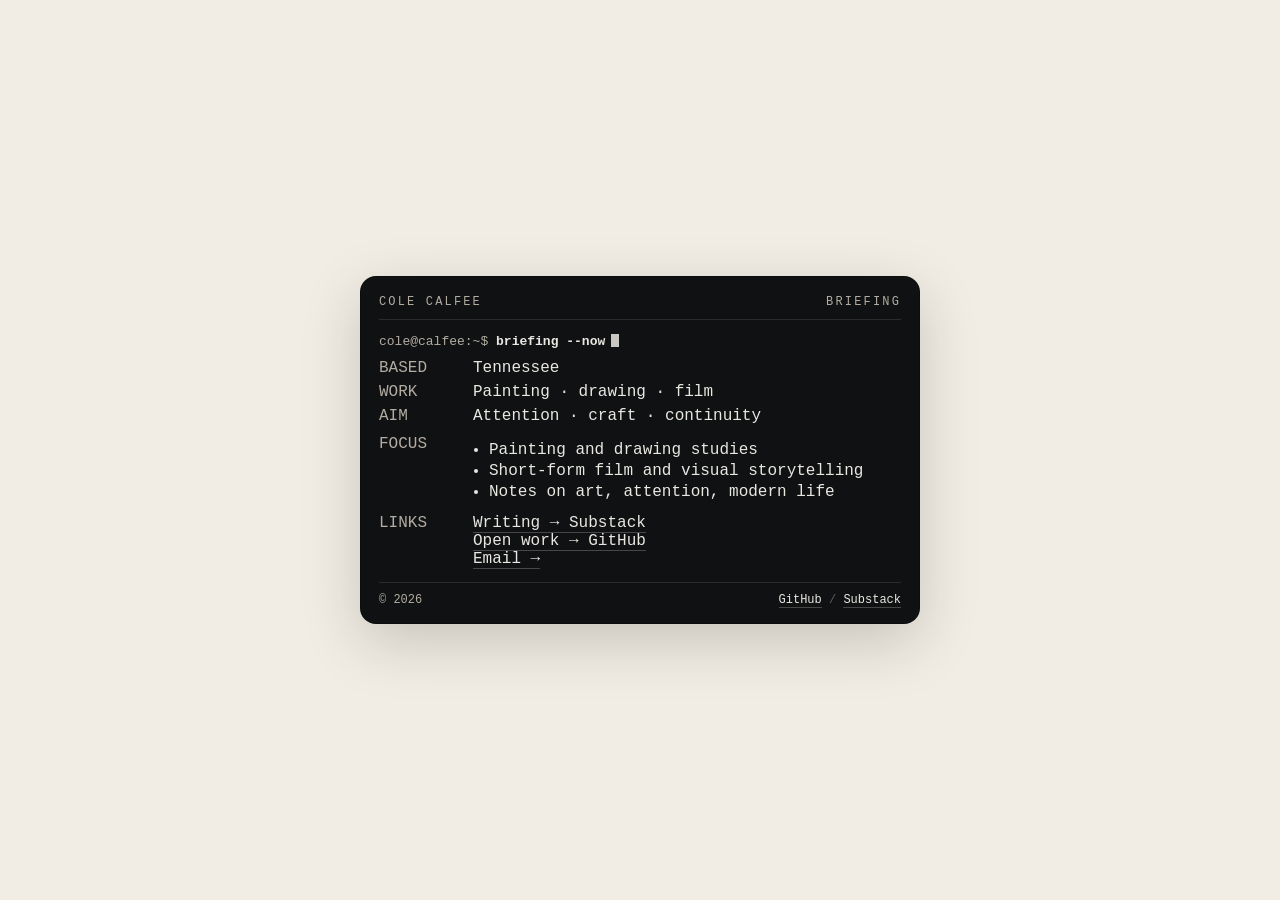
==== index.html @ d569a1cc "Update index.html" ====
<!doctype html>
<html lang="en">
<head>
  <meta charset="utf-8" />
  <meta name="viewport" content="width=device-width, initial-scale=1" />
  <title>Cole Calfee — Briefing</title>
  <style>
    :root{
      --bg:#f2ede4;
      --panel:#101112;
      --ink:#e9e7e2;
      --muted:#b2aca2;
      --line:rgba(233,231,226,.12);
      --radius:16px;
      --mono: ui-monospace, SFMono-Regular, Menlo, Monaco, Consolas, "Liberation Mono", monospace;
    }
    *{box-sizing:border-box}
    body{
      margin:0; min-height:100vh;
      display:grid; place-items:center;
      background:var(--bg);
      font-family:var(--mono);
    }
    a{color:var(--ink); text-decoration:none; border-bottom:1px solid rgba(233,231,226,.25)}
    a:hover{border-bottom-color:rgba(233,231,226,.55)}
    .card{
      width:min(560px, 92vw);
      background:var(--panel);
      color:var(--ink);
      border:1px solid rgba(0,0,0,.25);
      border-radius:var(--radius);
      box-shadow:0 18px 60px rgba(0,0,0,.18);
      padding:18px 18px 16px;
    }
    .top{
      display:flex; justify-content:space-between; align-items:center;
      padding-bottom:10px;
      border-bottom:1px solid var(--line);
      margin-bottom:12px;
    }
    .label{
      font-size:12px;
      letter-spacing:.18em;
      color:var(--muted);
      text-transform:uppercase;
    }
    .prompt{
      color:var(--muted);
      font-size:13px;
      margin:0 0 10px;
      white-space:nowrap;
      overflow:hidden;
      text-overflow:ellipsis;
    }
    .prompt b{color:var(--ink); font-weight:600}
    .blk{margin:10px 0 0}
    .line{display:flex; gap:10px; margin:6px 0; align-items:flex-start}
    .k{width:84px; color:var(--muted)}
    .v{flex:1}
    ul{margin:6px 0 0; padding-left:16px; color:var(--ink)}
    li{margin:3px 0}
    .hr{height:1px; background:var(--line); margin:14px 0 10px}
    .foot{
      display:flex; justify-content:space-between; align-items:center;
      color:var(--muted); font-size:12px;
    }
    .cursor{
      display:inline-block; width:8px; height:1em;
      background:rgba(233,231,226,.85);
      margin-left:6px; transform:translateY(2px);
      animation:blink 1s steps(1,end) infinite;
    }
    @keyframes blink{50%{opacity:0}}
  </style>
</head>
<body>
  <main class="card">
    <div class="top">
      <div class="label">Cole Calfee</div>
      <div class="label">Briefing</div>
    </div>

    <p class="prompt">cole@calfee:~$ <b>briefing --now</b><span class="cursor" aria-hidden="true"></span></p>

    <div class="blk">
      <div class="line"><div class="k">BASED</div><div class="v">Tennessee</div></div>
      <div class="line"><div class="k">WORK</div><div class="v">Painting · drawing · film</div></div>
      <div class="line"><div class="k">AIM</div><div class="v">Attention · craft · continuity</div></div>

      <div class="line" style="margin-top:10px">
        <div class="k">FOCUS</div>
        <div class="v">
          <ul>
            <li>Painting and drawing studies</li>
            <li>Short-form film and visual storytelling</li>
            <li>Notes on art, attention, modern life</li>
          </ul>
        </div>
      </div>

      <div class="line" style="margin-top:10px">
        <div class="k">LINKS</div>
        <div class="v">
          <a href="#">Writing → Substack</a><br/>
          <a href="#">Open work → GitHub</a><br/>
          <a href="mailto:colecalfee@gmail.com">Email →</a>
        </div>
      </div>
    </div>

    <div class="hr"></div>

    <div class="foot">
      <div>© 2026</div>
      <div><a href="#">GitHub</a> <span style="opacity:.5">/</span> <a href="#">Substack</a></div>
    </div>
  </main>
</body>
</html>
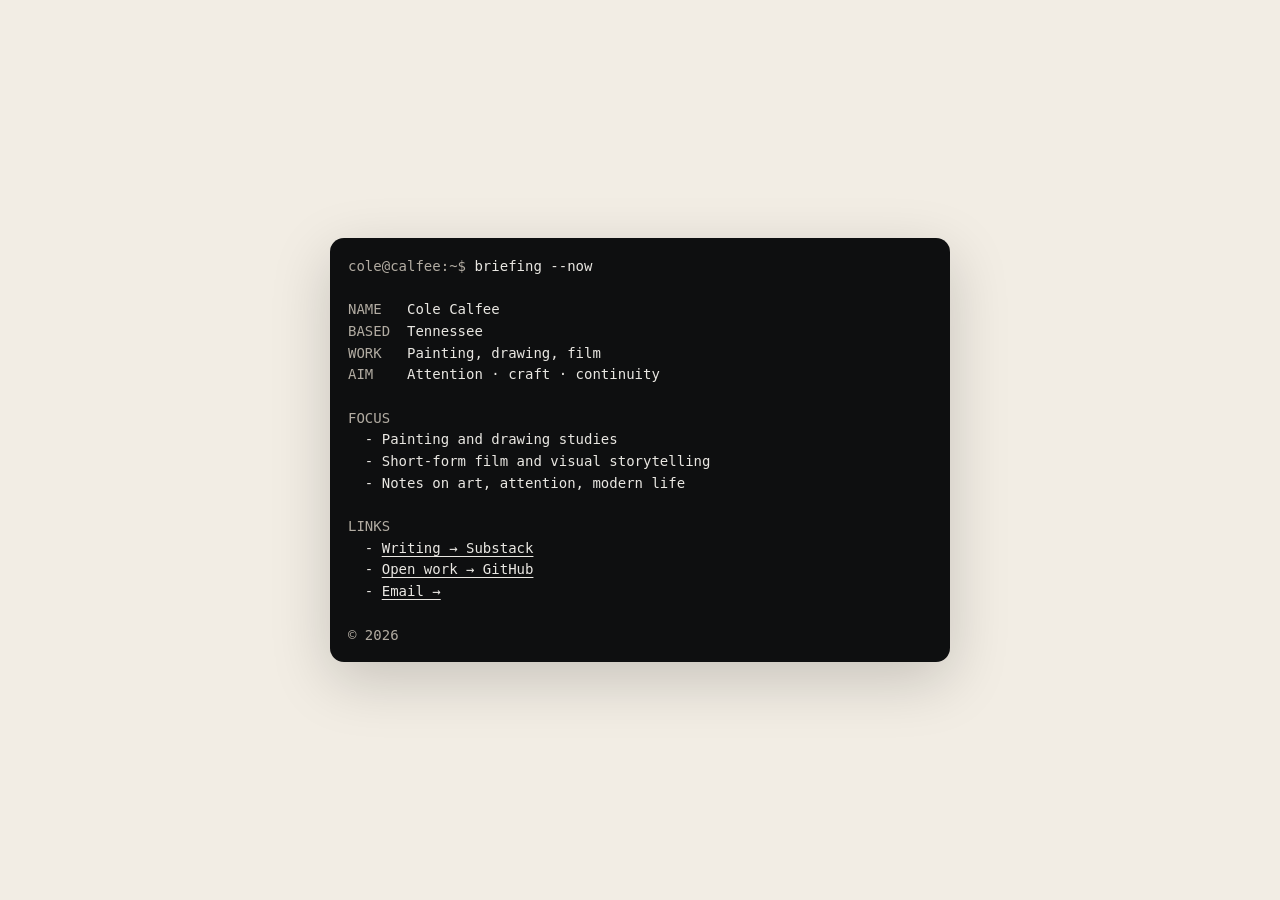
==== commit 70ceaf97: "Update index.html" ====
--- a/index.html
+++ b/index.html
@@ -7,11 +7,10 @@
   <style>
     :root{
       --bg:#f2ede4;
-      --panel:#101112;
+      --term:#0e0f10;
       --ink:#e9e7e2;
       --muted:#b2aca2;
-      --line:rgba(233,231,226,.12);
-      --radius:16px;
+      --radius:14px;
       --mono: ui-monospace, SFMono-Regular, Menlo, Monaco, Consolas, "Liberation Mono", monospace;
     }
     *{box-sizing:border-box}
@@ -21,99 +20,45 @@
       background:var(--bg);
       font-family:var(--mono);
     }
-    a{color:var(--ink); text-decoration:none; border-bottom:1px solid rgba(233,231,226,.25)}
-    a:hover{border-bottom-color:rgba(233,231,226,.55)}
-    .card{
-      width:min(560px, 92vw);
-      background:var(--panel);
+    .term{
+      width:min(620px, 92vw);
+      background:var(--term);
       color:var(--ink);
-      border:1px solid rgba(0,0,0,.25);
       border-radius:var(--radius);
       box-shadow:0 18px 60px rgba(0,0,0,.18);
       padding:18px 18px 16px;
     }
-    .top{
-      display:flex; justify-content:space-between; align-items:center;
-      padding-bottom:10px;
-      border-bottom:1px solid var(--line);
-      margin-bottom:12px;
+    pre{
+      margin:0;
+      white-space:pre-wrap;
+      line-height:1.55;
+      font-size:14px;
     }
-    .label{
-      font-size:12px;
-      letter-spacing:.18em;
-      color:var(--muted);
-      text-transform:uppercase;
-    }
-    .prompt{
-      color:var(--muted);
-      font-size:13px;
-      margin:0 0 10px;
-      white-space:nowrap;
-      overflow:hidden;
-      text-overflow:ellipsis;
-    }
-    .prompt b{color:var(--ink); font-weight:600}
-    .blk{margin:10px 0 0}
-    .line{display:flex; gap:10px; margin:6px 0; align-items:flex-start}
-    .k{width:84px; color:var(--muted)}
-    .v{flex:1}
-    ul{margin:6px 0 0; padding-left:16px; color:var(--ink)}
-    li{margin:3px 0}
-    .hr{height:1px; background:var(--line); margin:14px 0 10px}
-    .foot{
-      display:flex; justify-content:space-between; align-items:center;
-      color:var(--muted); font-size:12px;
-    }
-    .cursor{
-      display:inline-block; width:8px; height:1em;
-      background:rgba(233,231,226,.85);
-      margin-left:6px; transform:translateY(2px);
-      animation:blink 1s steps(1,end) infinite;
-    }
-    @keyframes blink{50%{opacity:0}}
+    .muted{color:var(--muted)}
+    a{color:var(--ink); text-decoration:underline; text-underline-offset:3px}
   </style>
 </head>
 <body>
-  <main class="card">
-    <div class="top">
-      <div class="label">Cole Calfee</div>
-      <div class="label">Briefing</div>
-    </div>
+  <main class="term">
+<pre><span class="muted">cole@calfee:~$</span> briefing --now
 
-    <p class="prompt">cole@calfee:~$ <b>briefing --now</b><span class="cursor" aria-hidden="true"></span></p>
+<span class="muted">NAME</span>   Cole Calfee
+<span class="muted">BASED</span>  Tennessee
+<span class="muted">WORK</span>   Painting, drawing, film
+<span class="muted">AIM</span>    Attention · craft · continuity
 
-    <div class="blk">
-      <div class="line"><div class="k">BASED</div><div class="v">Tennessee</div></div>
-      <div class="line"><div class="k">WORK</div><div class="v">Painting · drawing · film</div></div>
-      <div class="line"><div class="k">AIM</div><div class="v">Attention · craft · continuity</div></div>
+<span class="muted">FOCUS</span>
+  - Painting and drawing studies
+  - Short-form film and visual storytelling
+  - Notes on art, attention, modern life
 
-      <div class="line" style="margin-top:10px">
-        <div class="k">FOCUS</div>
-        <div class="v">
-          <ul>
-            <li>Painting and drawing studies</li>
-            <li>Short-form film and visual storytelling</li>
-            <li>Notes on art, attention, modern life</li>
-          </ul>
-        </div>
-      </div>
+<span class="muted">LINKS</span>
+  - <a href="#">Writing → Substack</a>
+  - <a href="#">Open work → GitHub</a>
+  - <a href="mailto:colecalfee@gmail.com">Email →</a>
 
-      <div class="line" style="margin-top:10px">
-        <div class="k">LINKS</div>
-        <div class="v">
-          <a href="#">Writing → Substack</a><br/>
-          <a href="#">Open work → GitHub</a><br/>
-          <a href="mailto:colecalfee@gmail.com">Email →</a>
-        </div>
-      </div>
-    </div>
-
-    <div class="hr"></div>
-
-    <div class="foot">
-      <div>© 2026</div>
-      <div><a href="#">GitHub</a> <span style="opacity:.5">/</span> <a href="#">Substack</a></div>
-    </div>
+<span class="muted">© 2026</span>
+</pre>
   </main>
 </body>
 </html>
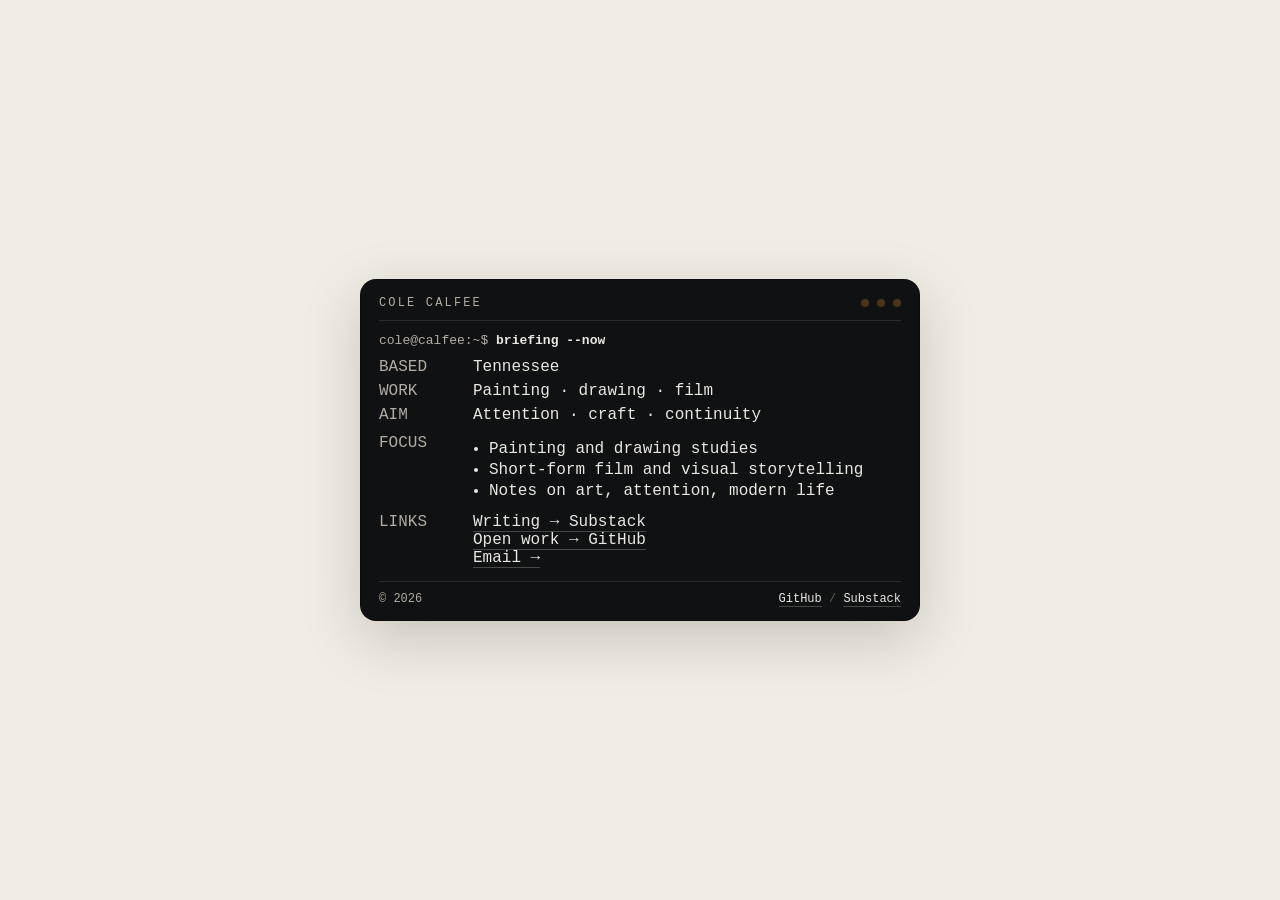
==== commit e11e6fab: "Update index.html" ====
--- a/index.html
+++ b/index.html
@@ -7,58 +7,175 @@
   <style>
     :root{
       --bg:#f2ede4;
-      --term:#0e0f10;
+      --panel:#101112;
       --ink:#e9e7e2;
       --muted:#b2aca2;
-      --radius:14px;
+      --line:rgba(233,231,226,.12);
+      --amber:#ff9f2e;
+      --radius:16px;
       --mono: ui-monospace, SFMono-Regular, Menlo, Monaco, Consolas, "Liberation Mono", monospace;
     }
     *{box-sizing:border-box}
     body{
-      margin:0; min-height:100vh;
-      display:grid; place-items:center;
+      margin:0;
+      min-height:100vh;
+      display:grid;
+      place-items:center;
       background:var(--bg);
       font-family:var(--mono);
     }
-    .term{
-      width:min(620px, 92vw);
-      background:var(--term);
+    a{
       color:var(--ink);
+      text-decoration:none;
+      border-bottom:1px solid rgba(233,231,226,.25);
+    }
+    a:hover{border-bottom-color:rgba(233,231,226,.55)}
+
+    .card{
+      width:min(560px, 92vw);
+      background:var(--panel);
+      color:var(--ink);
+      border:1px solid rgba(0,0,0,.25);
       border-radius:var(--radius);
       box-shadow:0 18px 60px rgba(0,0,0,.18);
-      padding:18px 18px 16px;
+      padding:16px 18px 14px;
     }
-    pre{
-      margin:0;
-      white-space:pre-wrap;
-      line-height:1.55;
-      font-size:14px;
+
+    .top{
+      display:flex;
+      justify-content:space-between;
+      align-items:center;
+      padding-bottom:10px;
+      border-bottom:1px solid var(--line);
+      margin-bottom:12px;
     }
-    .muted{color:var(--muted)}
-    a{color:var(--ink); text-decoration:underline; text-underline-offset:3px}
+
+    .label{
+      font-size:12px;
+      letter-spacing:.18em;
+      color:var(--muted);
+      text-transform:uppercase;
+    }
+
+    .status{
+      display:flex;
+      gap:8px;
+      align-items:center;
+    }
+    .light{
+      width:8px;
+      height:8px;
+      border-radius:50%;
+      background:var(--amber);
+      opacity:.25;
+      animation:pulse 4s ease-in-out infinite;
+    }
+    .light:nth-child(2){animation-delay:1.2s}
+    .light:nth-child(3){animation-delay:2.4s}
+
+    @keyframes pulse{
+      0%, 100%{opacity:.25}
+      50%{opacity:.9}
+    }
+
+    .prompt{
+      color:var(--muted);
+      font-size:13px;
+      margin:0 0 10px;
+      white-space:nowrap;
+      overflow:hidden;
+      text-overflow:ellipsis;
+    }
+    .prompt b{
+      color:var(--ink);
+      font-weight:600;
+    }
+
+    .blk{margin-top:6px}
+
+    .line{
+      display:flex;
+      gap:10px;
+      margin:6px 0;
+      align-items:flex-start;
+    }
+    .k{
+      width:84px;
+      color:var(--muted);
+    }
+    .v{flex:1}
+
+    ul{
+      margin:6px 0 0;
+      padding-left:16px;
+    }
+    li{margin:3px 0}
+
+    .hr{
+      height:1px;
+      background:var(--line);
+      margin:14px 0 10px;
+    }
+
+    .foot{
+      display:flex;
+      justify-content:space-between;
+      align-items:center;
+      color:var(--muted);
+      font-size:12px;
+    }
   </style>
 </head>
+
 <body>
-  <main class="term">
-<pre><span class="muted">cole@calfee:~$</span> briefing --now
+  <main class="card">
+    <div class="top">
+      <div class="label">Cole Calfee</div>
+      <div class="status" aria-hidden="true">
+        <span class="light"></span>
+        <span class="light"></span>
+        <span class="light"></span>
+      </div>
+    </div>
 
-<span class="muted">NAME</span>   Cole Calfee
-<span class="muted">BASED</span>  Tennessee
-<span class="muted">WORK</span>   Painting, drawing, film
-<span class="muted">AIM</span>    Attention · craft · continuity
+    <p class="prompt">cole@calfee:~$ <b>briefing --now</b></p>
 
-<span class="muted">FOCUS</span>
-  - Painting and drawing studies
-  - Short-form film and visual storytelling
-  - Notes on art, attention, modern life
+    <div class="blk">
+      <div class="line"><div class="k">BASED</div><div class="v">Tennessee</div></div>
+      <div class="line"><div class="k">WORK</div><div class="v">Painting · drawing · film</div></div>
+      <div class="line"><div class="k">AIM</div><div class="v">Attention · craft · continuity</div></div>
 
-<span class="muted">LINKS</span>
-  - <a href="#">Writing → Substack</a>
-  - <a href="#">Open work → GitHub</a>
-  - <a href="mailto:colecalfee@gmail.com">Email →</a>
+      <div class="line" style="margin-top:10px">
+        <div class="k">FOCUS</div>
+        <div class="v">
+          <ul>
+            <li>Painting and drawing studies</li>
+            <li>Short-form film and visual storytelling</li>
+            <li>Notes on art, attention, modern life</li>
+          </ul>
+        </div>
+      </div>
 
-<span class="muted">© 2026</span>
-</pre>
+      <div class="line" style="margin-top:10px">
+        <div class="k">LINKS</div>
+        <div class="v">
+          <a href="#">Writing → Substack</a><br/>
+          <a href="#">Open work → GitHub</a><br/>
+          <a href="mailto:colecalfee@gmail.com">Email →</a>
+        </div>
+      </div>
+    </div>
+
+    <div class="hr"></div>
+
+    <div class="foot">
+      <div>© 2026</div>
+      <div>
+        <a href="#">GitHub</a>
+        <span style="opacity:.5"> / </span>
+        <a href="#">Substack</a>
+      </div>
+    </div>
   </main>
 </body>
-</html>
+</html>
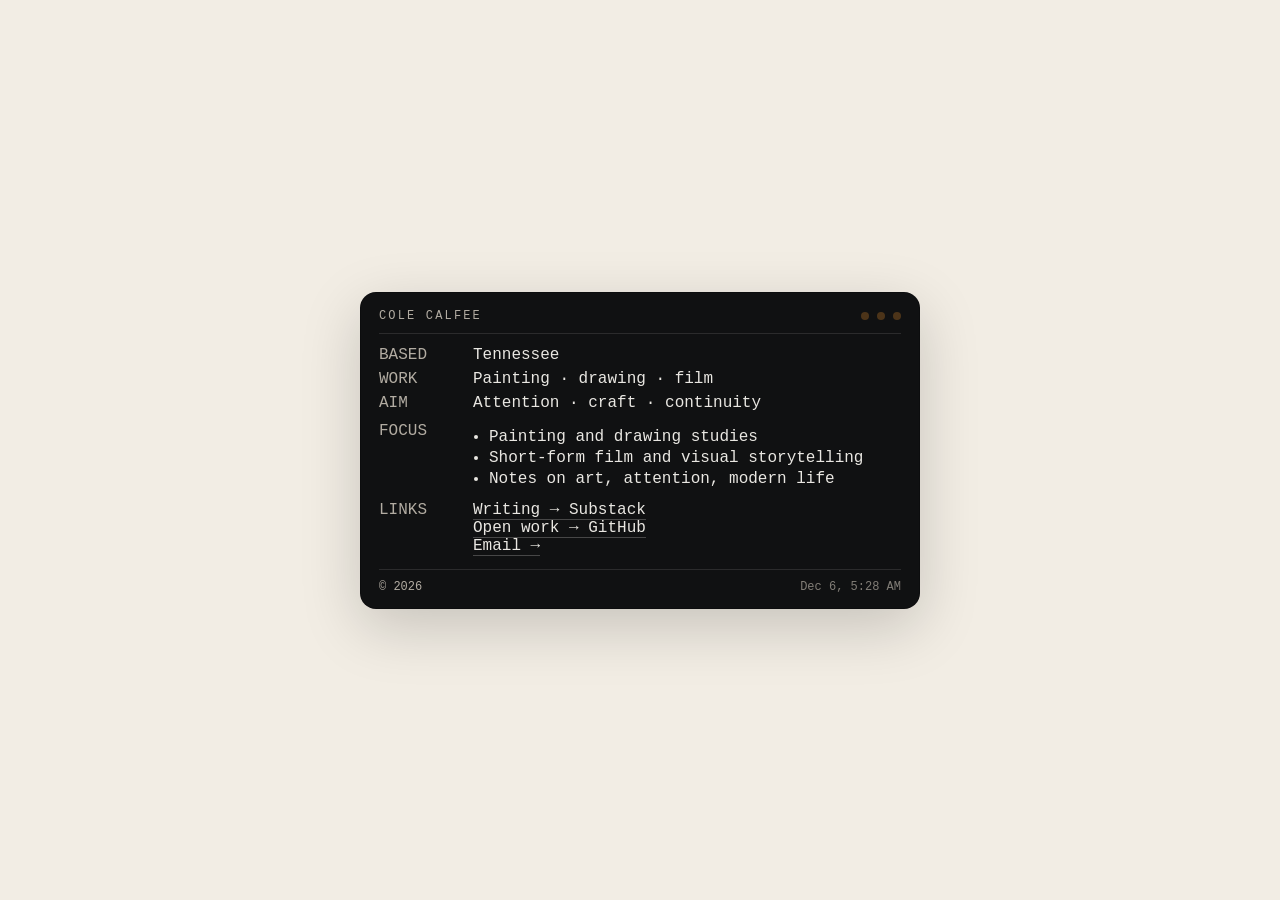
==== commit 9dabaabd: "Update index.html" ====
--- a/index.html
+++ b/index.html
@@ -78,19 +78,6 @@
       50%{opacity:.9}
     }
 
-    .prompt{
-      color:var(--muted);
-      font-size:13px;
-      margin:0 0 10px;
-      white-space:nowrap;
-      overflow:hidden;
-      text-overflow:ellipsis;
-    }
-    .prompt b{
-      color:var(--ink);
-      font-weight:600;
-    }
-
     .blk{margin-top:6px}
 
     .line{
@@ -124,6 +111,10 @@
       color:var(--muted);
       font-size:12px;
     }
+
+    .timestamp{
+      opacity:.7;
+    }
   </style>
 </head>
 
@@ -137,8 +128,6 @@
         <span class="light"></span>
       </div>
     </div>
-
-    <p class="prompt">cole@calfee:~$ <b>briefing --now</b></p>
 
     <div class="blk">
       <div class="line"><div class="k">BASED</div><div class="v">Tennessee</div></div>
@@ -170,12 +159,20 @@
 
     <div class="foot">
       <div>© 2026</div>
-      <div>
-        <a href="#">GitHub</a>
-        <span style="opacity:.5"> / </span>
-        <a href="#">Substack</a>
-      </div>
+      <div class="timestamp" id="timestamp"></div>
     </div>
   </main>
+
+  <script>
+    const el = document.getElementById('timestamp');
+    const now = new Date();
+    el.textContent = now.toLocaleString(undefined, {
+      hour: 'numeric',
+      minute: '2-digit',
+      hour12: true,
+      month: 'short',
+      day: 'numeric'
+    });
+  </script>
 </body>
 </html>
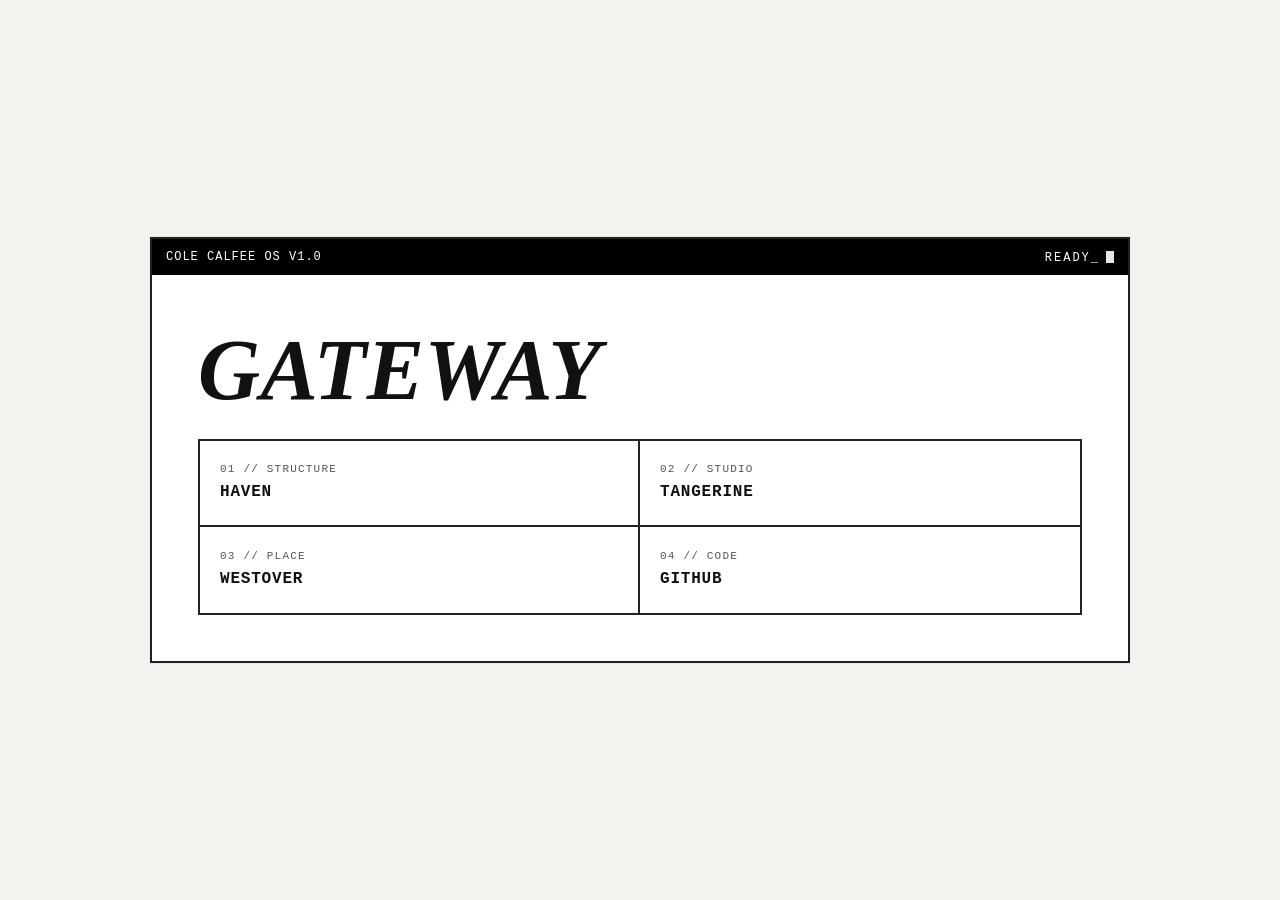
==== commit fa8bd727: "Update index.html" ====
--- a/index.html
+++ b/index.html
@@ -3,176 +3,224 @@
 <head>
   <meta charset="utf-8" />
   <meta name="viewport" content="width=device-width, initial-scale=1" />
-  <title>Cole Calfee — Briefing</title>
+  <title>COLE CALFEE — GATEWAY</title>
   <style>
     :root{
-      --bg:#f2ede4;
-      --panel:#101112;
-      --ink:#e9e7e2;
-      --muted:#b2aca2;
-      --line:rgba(233,231,226,.12);
-      --amber:#ff9f2e;
-      --radius:16px;
-      --mono: ui-monospace, SFMono-Regular, Menlo, Monaco, Consolas, "Liberation Mono", monospace;
-    }
-    *{box-sizing:border-box}
+      --bg:#f4f2ee;
+      --ink:#111;
+      --muted:#555;
+      --line:#222;
+      --bar:#000;
+      --paper:#fff;
+    }
+
+    *{ box-sizing:border-box; }
+    html,body{ height:100%; }
     body{
       margin:0;
-      min-height:100vh;
+      background:var(--bg);
+      color:var(--ink);
+      font-family: ui-monospace, SFMono-Regular, Menlo, Monaco, Consolas, "Liberation Mono", "Courier New", monospace;
+      letter-spacing: .2px;
+    }
+
+    .wrap{
+      min-height:100%;
       display:grid;
       place-items:center;
-      background:var(--bg);
-      font-family:var(--mono);
-    }
-    a{
-      color:var(--ink);
+      padding: clamp(18px, 4vw, 44px);
+    }
+
+    .panel{
+      width: min(980px, 100%);
+      background: var(--paper);
+      border: 2px solid var(--line);
+      box-shadow: 0 0 0 1px rgba(0,0,0,.04);
+    }
+
+    .topbar{
+      height: 36px;
+      background: var(--bar);
+      color:#fff;
+      display:flex;
+      align-items:center;
+      justify-content:space-between;
+      padding: 0 14px;
+      font-size: 12px;
+      text-transform: uppercase;
+      letter-spacing: 1px;
+    }
+
+    .topbar .right{
+      letter-spacing: 2px;
+    }
+
+    .content{
+      padding: clamp(22px, 4vw, 46px);
+    }
+
+    .gateway{
+      margin: 6px 0 26px 0;
+      font-family: Georgia, "Times New Roman", Times, serif;
+      font-style: italic;
+      font-weight: 600;
+      font-size: clamp(44px, 7vw, 86px);
+      letter-spacing: .5px;
+      line-height: 1;
+    }
+
+    .gridbox{
+      border: 2px solid var(--line);
+      display:grid;
+      grid-template-columns: 1fr 1fr;
+    }
+
+    .cell{
+      padding: 18px 20px;
+      min-height: 86px;
+      display:flex;
+      flex-direction:column;
+      justify-content:center;
+      gap: 8px;
+      position:relative;
+    }
+
+    .cell:nth-child(1),
+    .cell:nth-child(2){ border-bottom: 2px solid var(--line); }
+    .cell:nth-child(1),
+    .cell:nth-child(3){ border-right: 2px solid var(--line); }
+
+    .meta{
+      font-size: 11px;
+      color: var(--muted);
+      text-transform: uppercase;
+      letter-spacing: 1.2px;
+    }
+
+    .link{
+      display:inline-flex;
+      align-items:baseline;
+      gap: 10px;
       text-decoration:none;
-      border-bottom:1px solid rgba(233,231,226,.25);
-    }
-    a:hover{border-bottom-color:rgba(233,231,226,.55)}
-
-    .card{
-      width:min(560px, 92vw);
-      background:var(--panel);
-      color:var(--ink);
-      border:1px solid rgba(0,0,0,.25);
-      border-radius:var(--radius);
-      box-shadow:0 18px 60px rgba(0,0,0,.18);
-      padding:16px 18px 14px;
-    }
-
-    .top{
-      display:flex;
-      justify-content:space-between;
-      align-items:center;
-      padding-bottom:10px;
-      border-bottom:1px solid var(--line);
-      margin-bottom:12px;
-    }
-
-    .label{
-      font-size:12px;
-      letter-spacing:.18em;
-      color:var(--muted);
-      text-transform:uppercase;
-    }
-
-    .status{
-      display:flex;
-      gap:8px;
-      align-items:center;
-    }
-    .light{
-      width:8px;
-      height:8px;
-      border-radius:50%;
-      background:var(--amber);
-      opacity:.25;
-      animation:pulse 4s ease-in-out infinite;
-    }
-    .light:nth-child(2){animation-delay:1.2s}
-    .light:nth-child(3){animation-delay:2.4s}
-
-    @keyframes pulse{
-      0%, 100%{opacity:.25}
-      50%{opacity:.9}
-    }
-
-    .blk{margin-top:6px}
-
-    .line{
-      display:flex;
-      gap:10px;
-      margin:6px 0;
-      align-items:flex-start;
-    }
-    .k{
-      width:84px;
-      color:var(--muted);
-    }
-    .v{flex:1}
-
-    ul{
-      margin:6px 0 0;
-      padding-left:16px;
-    }
-    li{margin:3px 0}
-
-    .hr{
-      height:1px;
-      background:var(--line);
-      margin:14px 0 10px;
-    }
-
-    .foot{
-      display:flex;
-      justify-content:space-between;
-      align-items:center;
-      color:var(--muted);
-      font-size:12px;
-    }
-
-    .timestamp{
-      opacity:.7;
-    }
+      color: var(--ink);
+      font-weight: 700;
+      letter-spacing: .8px;
+      text-transform: uppercase;
+      font-size: 16px;
+      width: fit-content;
+      border-bottom: 1px solid transparent;
+      padding-bottom: 2px;
+    }
+
+    .link:focus-visible{
+      outline: 2px solid #000;
+      outline-offset: 4px;
+    }
+
+    /* Hover/active: invert the tile slightly, underline the label */
+    .cell:hover{
+      background:#f1efe9;
+    }
+    .cell:hover .link{
+      border-bottom-color: var(--ink);
+    }
+
+    /* Make entire cell clickable */
+    .cell > a.hit{
+      position:absolute;
+      inset:0;
+      border:0;
+      text-decoration:none;
+      color:inherit;
+    }
+    .cell > a.hit:focus-visible{
+      outline: 2px solid #000;
+      outline-offset: -2px;
+    }
+
+    /* Responsive: stack into one column on small screens */
+    @media (max-width: 640px){
+      .gridbox{
+        grid-template-columns: 1fr;
+      }
+      .cell:nth-child(1),
+      .cell:nth-child(2),
+      .cell:nth-child(3){
+        border-right: none;
+      }
+      .cell:nth-child(1),
+      .cell:nth-child(2),
+      .cell:nth-child(3){
+        border-bottom: 2px solid var(--line);
+      }
+      .cell:nth-child(4){
+        border-bottom: none;
+      }
+    }
+
+    /* Optional subtle “terminal” cursor vibe on READY_ */
+    .cursor{
+      display:inline-block;
+      width: 8px;
+      height: 12px;
+      background:#fff;
+      margin-left:6px;
+      transform: translateY(2px);
+      animation: blink 1s steps(1,end) infinite;
+      opacity:.9;
+    }
+    @keyframes blink{ 50%{ opacity:0; } }
   </style>
 </head>
 
 <body>
-  <main class="card">
-    <div class="top">
-      <div class="label">Cole Calfee</div>
-      <div class="status" aria-hidden="true">
-        <span class="light"></span>
-        <span class="light"></span>
-        <span class="light"></span>
+  <main class="wrap">
+    <section class="panel" aria-label="Cole Calfee Gateway">
+      <div class="topbar">
+        <div>COLE CALFEE OS v1.0</div>
+        <div class="right">READY_<span class="cursor" aria-hidden="true"></span></div>
       </div>
-    </div>
-
-    <div class="blk">
-      <div class="line"><div class="k">BASED</div><div class="v">Tennessee</div></div>
-      <div class="line"><div class="k">WORK</div><div class="v">Painting · drawing · film</div></div>
-      <div class="line"><div class="k">AIM</div><div class="v">Attention · craft · continuity</div></div>
-
-      <div class="line" style="margin-top:10px">
-        <div class="k">FOCUS</div>
-        <div class="v">
-          <ul>
-            <li>Painting and drawing studies</li>
-            <li>Short-form film and visual storytelling</li>
-            <li>Notes on art, attention, modern life</li>
-          </ul>
+
+      <div class="content">
+        <h1 class="gateway">GATEWAY</h1>
+
+        <div class="gridbox" role="navigation" aria-label="Primary links">
+          <!-- 01 -->
+          <div class="cell">
+            <a class="hit" href="/haven" aria-label="Go to Haven"></a>
+            <div class="meta">01 // STRUCTURE</div>
+            <a class="link" href="/haven">HAVEN</a>
+          </div>
+
+          <!-- 02 -->
+          <div class="cell">
+            <a class="hit" href="/tangerine" aria-label="Go to Tangerine"></a>
+            <div class="meta">02 // STUDIO</div>
+            <a class="link" href="/tangerine">TANGERINE</a>
+          </div>
+
+          <!-- 03 -->
+          <div class="cell">
+            <a class="hit" href="/westover" aria-label="Go to Westover"></a>
+            <div class="meta">03 // PLACE</div>
+            <a class="link" href="/westover">WESTOVER</a>
+          </div>
+
+          <!-- 04 -->
+          <div class="cell">
+            <a class="hit" href="https://github.com/" target="_blank" rel="noreferrer" aria-label="Go to GitHub"></a>
+            <div class="meta">04 // CODE</div>
+            <a class="link" href="https://github.com/" target="_blank" rel="noreferrer">GITHUB</a>
+          </div>
         </div>
       </div>
-
-      <div class="line" style="margin-top:10px">
-        <div class="k">LINKS</div>
-        <div class="v">
-          <a href="#">Writing → Substack</a><br/>
-          <a href="#">Open work → GitHub</a><br/>
-          <a href="mailto:colecalfee@gmail.com">Email →</a>
-        </div>
-      </div>
-    </div>
-
-    <div class="hr"></div>
-
-    <div class="foot">
-      <div>© 2026</div>
-      <div class="timestamp" id="timestamp"></div>
-    </div>
+    </section>
   </main>
 
-  <script>
-    const el = document.getElementById('timestamp');
-    const now = new Date();
-    el.textContent = now.toLocaleString(undefined, {
-      hour: 'numeric',
-      minute: '2-digit',
-      hour12: true,
-      month: 'short',
-      day: 'numeric'
-    });
-  </script>
+  <!--
+    NOTES:
+    - Update these hrefs to your real destinations:
+      /haven, /tangerine, /westover, and your GitHub profile URL.
+  -->
 </body>
-</html>+</html>
